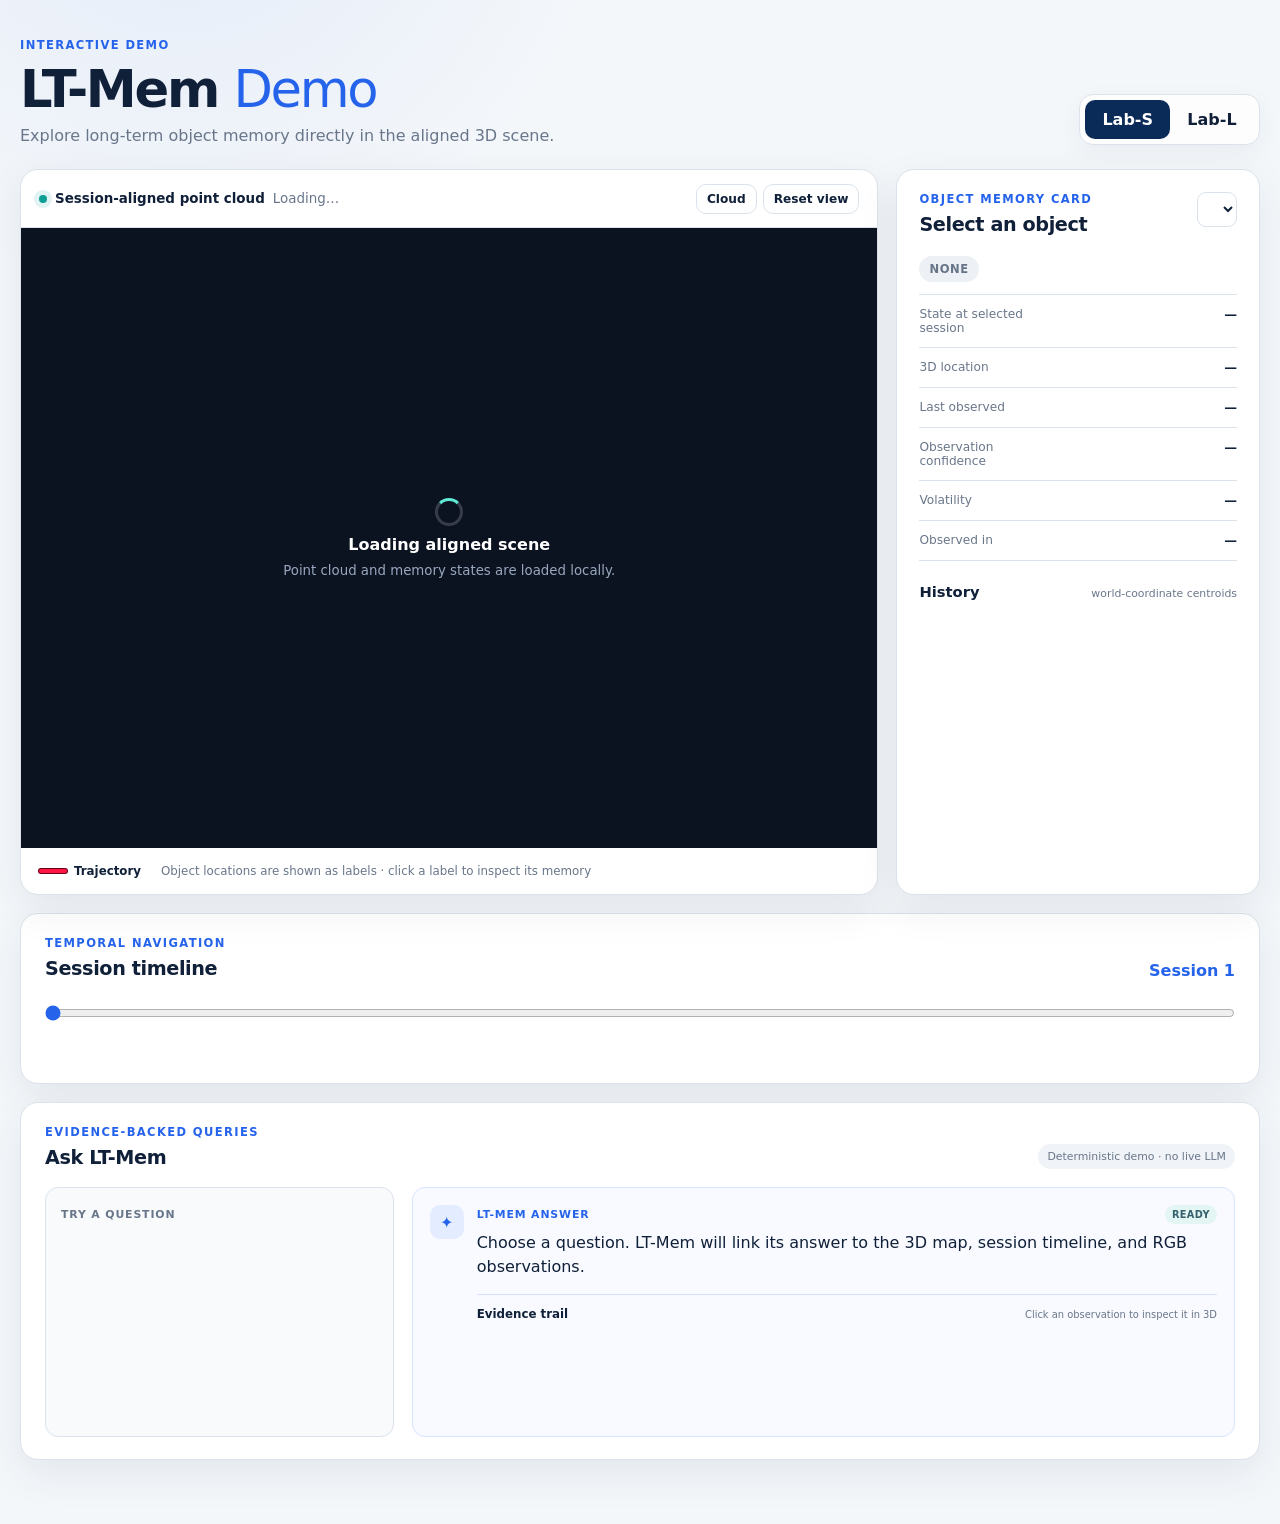
==== site/index.html @ 821fa1d3 "Restore the working 800k Gaussian demo" ====
<!doctype html>
<html lang="en">
  <head>
    <meta charset="utf-8" />
    <meta name="viewport" content="width=device-width, initial-scale=1" />
    <meta name="description" content="Interactive LT-Mem 3D memory demo" />
    <title>LT-Mem Demo</title>
    <link rel="preconnect" href="https://cdn.jsdelivr.net" crossorigin />
    <link rel="stylesheet" href="./styles.css?v=37" />
    <script type="importmap">
      {
        "imports": {
          "three": "./vendor-v38/three/build/three.module.js",
          "three/addons/": "./vendor-v38/three/examples/jsm/",
          "@mkkellogg/gaussian-splats-3d": "./vendor-v38/@mkkellogg/gaussian-splats-3d/build/gaussian-splats-3d.module.js"
        }
      }
    </script>
  </head>
  <body>
    <main class="page-shell">
      <header class="demo-header">
        <div>
          <p class="eyebrow">Interactive demo</p>
          <h1>LT-Mem <span>Demo</span></h1>
          <p class="lede">Explore long-term object memory directly in the aligned 3D scene.</p>
        </div>
        <div class="environment-switch" aria-label="Environment">
          <button class="env-button active" data-env="Lab-S">Lab-S</button>
          <button class="env-button" data-env="Lab-L">Lab-L</button>
        </div>
      </header>

      <section class="demo-grid">
        <article class="viewer-card">
          <div class="viewer-toolbar">
            <div>
              <span class="status-dot"></span>
              <strong id="sceneModeLabel">Session-aligned point cloud</strong>
              <span id="cloudStats" class="muted">Loading…</span>
            </div>
            <div class="viewer-actions">
              <button id="densityMode" class="icon-button" hidden type="button" aria-label="Toggle local densification">Dense</button>
              <button id="pointSmaller" class="icon-button" hidden type="button" aria-label="Smaller points">Points −</button>
              <button id="pointLarger" class="icon-button" hidden type="button" aria-label="Larger points">Points +</button>
              <button id="toggleCloud" class="icon-button" type="button">Cloud</button>
              <button id="resetView" class="icon-button" type="button">Reset view</button>
            </div>
          </div>
          <div id="viewer" class="viewer" aria-label="Interactive 3D point-cloud viewer">
            <div id="loader" class="loader-panel">
              <span class="spinner"></span>
              <strong>Loading aligned scene</strong>
              <small>Point cloud and memory states are loaded locally.</small>
            </div>
            <div id="mapEvidenceCue" class="map-evidence-cue hidden"></div>
            <div class="viewer-hint">Drag to orbit · Scroll to zoom · Click a labeled marker</div>
          </div>
          <div class="legend" aria-label="3D map legend">
            <span><i class="legend-trajectory" aria-hidden="true"></i><strong>Trajectory</strong></span>
            <span>Object locations are shown as labels · click a label to inspect its memory</span>
          </div>
        </article>

        <aside class="memory-card">
          <div class="card-heading">
            <div>
              <p class="eyebrow">Object memory card</p>
              <h2 id="objectName">Select an object</h2>
            </div>
            <select id="objectSelect" aria-label="Object"></select>
          </div>

          <div id="eventBadge" class="event-badge none">NONE</div>

          <figure id="observationFigure" class="observation-figure hidden">
            <img id="observationImage" alt="Selected object observation" />
            <figcaption id="observationCaption">Actual RGB observation</figcaption>
          </figure>

          <dl class="memory-facts">
            <div>
              <dt>State at selected session</dt>
              <dd id="stateValue">—</dd>
            </div>
            <div>
              <dt>3D location</dt>
              <dd id="locationValue">—</dd>
            </div>
            <div>
              <dt>Last observed</dt>
              <dd id="lastObservedValue">—</dd>
            </div>
            <div>
              <dt>Observation confidence</dt>
              <dd id="confidenceValue">—</dd>
            </div>
            <div>
              <dt>Volatility</dt>
              <dd id="volatilityValue">—</dd>
            </div>
            <div>
              <dt>Observed in</dt>
              <dd id="observedCountValue">—</dd>
            </div>
          </dl>

          <div class="history-heading">
            <h3>History</h3>
            <span>world-coordinate centroids</span>
          </div>
          <ol id="historyList" class="history-list"></ol>
        </aside>
      </section>

      <section class="timeline-card">
        <div class="section-title">
          <div>
            <p class="eyebrow">Temporal navigation</p>
            <h2>Session timeline</h2>
          </div>
          <strong id="sessionLabel">Session 1</strong>
        </div>
        <input id="sessionRange" type="range" min="1" max="10" step="1" value="1" aria-label="Session" />
        <div id="sessionTicks" class="session-ticks"></div>
        <div id="eventTimeline" class="event-timeline"></div>
      </section>

      <section class="qa-card">
        <div class="section-title">
          <div>
            <p class="eyebrow">Evidence-backed queries</p>
            <h2>Ask LT-Mem</h2>
          </div>
          <span class="static-label">Deterministic demo · no live LLM</span>
        </div>
        <div class="qa-workspace">
          <div class="question-column">
            <span class="qa-column-label">Try a question</span>
            <div id="questionButtons" class="question-buttons"></div>
          </div>
          <div class="answer-panel">
            <div class="answer-icon">✦</div>
            <div class="answer-content">
              <div class="answer-heading">
                <span>LT-Mem answer</span>
                <span id="answerStatus" class="answer-status">Ready</span>
              </div>
              <div id="answerText" class="answer-text">Choose a question to inspect the supporting memory state.</div>
              <div class="evidence-heading">
                <strong>Evidence trail</strong>
                <small>Click an observation to inspect it in 3D</small>
              </div>
              <div id="answerEvidence" class="answer-evidence"></div>
            </div>
          </div>
        </div>
      </section>
    </main>

    <template id="historyItemTemplate">
      <li>
        <span class="history-session"></span>
        <span class="history-event"></span>
        <span class="history-position"></span>
      </li>
    </template>

    <script type="module" src="./app.js?v=42"></script>
  </body>
</html>
---- site/styles.css ----
:root {
  color-scheme: light;
  --ink: #102039;
  --muted: #69768a;
  --line: #dbe2ea;
  --surface: #ffffff;
  --page: #f4f7fa;
  --navy: #0a2b58;
  --blue: #2563eb;
  --teal: #0f9f94;
  --amber: #d97706;
  --coral: #ef5b5b;
  --purple: #7c4dcc;
  --shadow: 0 14px 40px rgba(27, 42, 68, 0.08);
}

* { box-sizing: border-box; }

body {
  margin: 0;
  color: var(--ink);
  background:
    radial-gradient(circle at 14% -10%, rgba(37, 99, 235, 0.08), transparent 28rem),
    var(--page);
  font-family: Inter, ui-sans-serif, system-ui, -apple-system, BlinkMacSystemFont, "Segoe UI", sans-serif;
}

button, select, input { font: inherit; }
button, select { color: inherit; }

.page-shell {
  width: min(1480px, calc(100% - 40px));
  margin: 0 auto;
  padding: 38px 0 64px;
}

.demo-header {
  display: flex;
  align-items: flex-end;
  justify-content: space-between;
  gap: 28px;
  margin-bottom: 24px;
}

.eyebrow {
  margin: 0 0 7px;
  color: var(--blue);
  font-size: 0.72rem;
  font-weight: 800;
  letter-spacing: 0.12em;
  text-transform: uppercase;
}

h1, h2, h3, p { margin-top: 0; }
h1 { margin-bottom: 7px; font-size: clamp(2rem, 4vw, 3.6rem); letter-spacing: -0.045em; }
h1 span { color: var(--blue); font-weight: 500; }
h2 { margin-bottom: 0; font-size: 1.2rem; letter-spacing: -0.02em; }
h3 { margin-bottom: 0; font-size: 0.92rem; }
.lede { margin-bottom: 0; color: var(--muted); }
.muted { color: var(--muted); }

.environment-switch {
  display: flex;
  padding: 5px;
  border: 1px solid var(--line);
  border-radius: 14px;
  background: rgba(255,255,255,0.8);
  box-shadow: 0 8px 24px rgba(27,42,68,0.05);
}

.env-button, .icon-button {
  border: 0;
  border-radius: 10px;
  background: transparent;
  cursor: pointer;
}

.env-button { min-width: 84px; padding: 10px 17px; font-weight: 700; }
.env-button.active { color: white; background: var(--navy); }

.demo-grid {
  display: grid;
  grid-template-columns: minmax(0, 1.7fr) minmax(320px, 0.72fr);
  gap: 18px;
}

.viewer-card, .memory-card, .timeline-card, .qa-card {
  overflow: hidden;
  border: 1px solid var(--line);
  border-radius: 18px;
  background: var(--surface);
  box-shadow: var(--shadow);
}

.viewer-toolbar {
  min-height: 58px;
  display: flex;
  align-items: center;
  justify-content: space-between;
  gap: 16px;
  padding: 0 18px;
  border-bottom: 1px solid var(--line);
  font-size: 0.84rem;
}

.viewer-toolbar > div:first-child { display: flex; align-items: center; gap: 8px; }
.status-dot { width: 8px; height: 8px; border-radius: 50%; background: var(--teal); box-shadow: 0 0 0 5px rgba(15,159,148,0.12); }
.viewer-actions { display: flex; gap: 6px; }
.icon-button { padding: 7px 10px; border: 1px solid var(--line); background: white; font-size: 0.76rem; font-weight: 700; }
.icon-button:hover { border-color: var(--blue); color: var(--blue); }
.icon-button.accent { color: white; border-color: var(--blue); background: var(--blue); }

.viewer { position: relative; min-height: 620px; background: #0b1220; }
.viewer canvas { display: block; width: 100%; height: 100%; }

.loader-panel {
  position: absolute;
  z-index: 5;
  inset: 0;
  display: grid;
  place-content: center;
  justify-items: center;
  gap: 9px;
  color: white;
  background: #0b1220;
}
.loader-panel small { color: #98a7be; }
.loader-panel.hidden { display: none; }
.spinner { width: 28px; height: 28px; border: 3px solid rgba(255,255,255,0.18); border-top-color: #5eead4; border-radius: 50%; animation: spin 0.8s linear infinite; }
@keyframes spin { to { transform: rotate(360deg); } }

.viewer-hint {
  position: absolute;
  right: 14px;
  bottom: 14px;
  padding: 8px 11px;
  border: 1px solid rgba(255,255,255,0.16);
  border-radius: 9px;
  color: #d7e1ee;
  background: rgba(8,16,30,0.72);
  backdrop-filter: blur(8px);
  font-size: 0.72rem;
  pointer-events: none;
}

.legend {
  display: flex;
  flex-wrap: wrap;
  gap: 20px;
  min-height: 46px;
  align-items: center;
  padding: 0 18px;
  color: var(--muted);
  font-size: 0.74rem;
}
.legend span { display: inline-flex; align-items: center; gap: 7px; }
.legend-dot { width: 9px; height: 9px; border-radius: 50%; }
.legend-dot.current { background: var(--coral); box-shadow: 0 0 0 4px rgba(239,91,91,0.16); }
.legend-dot.observed { background: var(--teal); }
.legend-dot.ghost { border: 2px dashed #9ca3af; }
.legend-line { width: 22px; height: 2px; background: var(--teal); }
.legend-trajectory {
  display: inline-block;
  width: 28px;
  height: 4px;
  border-radius: 999px;
  background: #ff1645;
  box-shadow: 0 0 0 1px #680018;
}
.legend strong { color: var(--ink); font-size: inherit; }

.memory-card { padding: 22px; }
.card-heading { display: flex; align-items: start; justify-content: space-between; gap: 15px; }
.card-heading select { max-width: 46%; padding: 8px 9px; border: 1px solid var(--line); border-radius: 9px; background: white; font-size: 0.78rem; }
.event-badge { display: inline-flex; margin: 20px 0 12px; padding: 6px 10px; border-radius: 999px; font-size: 0.72rem; font-weight: 900; letter-spacing: 0.05em; }
.event-badge.appear { color: #167044; background: #dff7e9; }
.event-badge.move { color: #1759b5; background: #e1efff; }
.event-badge.disappear { color: #b93838; background: #ffe6e6; }
.event-badge.reappear { color: #6840a6; background: #eee5ff; }
.event-badge.none { color: #677386; background: #edf1f5; }

.observation-figure {
  position: relative;
  overflow: hidden;
  margin: 2px 0 16px;
  aspect-ratio: 4 / 3;
  border: 1px solid var(--line);
  border-radius: 13px;
  background: #0b1220;
}
.observation-figure.hidden { display: none; }
.observation-figure img { width: 100%; height: 100%; display: block; object-fit: cover; }
.observation-figure figcaption {
  position: absolute;
  left: 9px;
  bottom: 9px;
  padding: 5px 8px;
  border-radius: 7px;
  color: white;
  background: rgba(8, 16, 30, 0.76);
  font-size: 0.66rem;
  backdrop-filter: blur(7px);
}

.memory-facts { margin: 0; border-top: 1px solid var(--line); }
.memory-facts div { display: grid; grid-template-columns: 1fr 1.25fr; gap: 12px; padding: 12px 0; border-bottom: 1px solid var(--line); }
.memory-facts dt { color: var(--muted); font-size: 0.76rem; }
.memory-facts dd { margin: 0; font-size: 0.8rem; font-weight: 750; text-align: right; }

.history-heading { display: flex; justify-content: space-between; align-items: baseline; margin: 22px 0 10px; }
.history-heading span { color: var(--muted); font-size: 0.68rem; }
.history-list { display: grid; gap: 5px; margin: 0; padding: 0; list-style: none; }
.history-list li { display: grid; grid-template-columns: 32px 82px 1fr; gap: 7px; align-items: center; padding: 8px 9px; border-radius: 9px; background: #f6f8fb; font-size: 0.7rem; }
.history-session { font-weight: 850; }
.history-event { color: var(--blue); font-weight: 850; }
.history-position { overflow: hidden; color: var(--muted); text-overflow: ellipsis; white-space: nowrap; text-align: right; font-family: ui-monospace, SFMono-Regular, Menlo, monospace; }

.timeline-card, .qa-card { margin-top: 18px; padding: 22px 24px; }
.section-title { display: flex; align-items: end; justify-content: space-between; gap: 15px; }
.section-title > strong { color: var(--blue); }
#sessionRange { width: 100%; margin: 25px 0 9px; accent-color: var(--blue); }
.session-ticks { display: grid; grid-template-columns: repeat(10, 1fr); color: var(--muted); font-size: 0.72rem; text-align: center; }
.session-ticks button { justify-self: center; width: 30px; height: 30px; border: 1px solid var(--line); border-radius: 50%; background: white; cursor: pointer; }
.session-ticks button.active { color: white; border-color: var(--navy); background: var(--navy); }
.event-timeline { display: grid; grid-template-columns: repeat(10, 1fr); margin-top: 9px; min-height: 22px; text-align: center; }
.event-timeline span { justify-self: center; padding: 3px 5px; border-radius: 5px; color: var(--muted); background: #f1f4f7; font-size: 0.58rem; font-weight: 800; }

.static-label { padding: 6px 9px; border-radius: 999px; color: var(--muted); background: #f0f3f7; font-size: 0.68rem; }
.question-buttons { display: flex; flex-wrap: wrap; gap: 9px; margin-top: 18px; }
.question-buttons button { padding: 10px 13px; border: 1px solid var(--line); border-radius: 10px; background: white; cursor: pointer; font-size: 0.78rem; font-weight: 650; }
.question-buttons button:hover, .question-buttons button.active { color: var(--blue); border-color: var(--blue); background: #f5f8ff; }
.answer-panel { display: flex; gap: 13px; margin-top: 16px; padding: 17px; border: 1px solid #d7e4ff; border-radius: 13px; background: #f8faff; }
.answer-icon { display: grid; flex: 0 0 34px; height: 34px; place-items: center; border-radius: 10px; color: var(--blue); background: #e4edff; }
.answer-panel span { color: var(--blue); font-size: 0.68rem; font-weight: 900; text-transform: uppercase; letter-spacing: 0.08em; }
.answer-panel p { margin: 5px 0 0; line-height: 1.55; }

@media (max-width: 980px) {
  .demo-grid { grid-template-columns: 1fr; }
  .viewer { min-height: 540px; }
}

@media (max-width: 620px) {
  .page-shell { width: min(100% - 20px, 1480px); padding-top: 22px; }
  .demo-header { align-items: stretch; flex-direction: column; }
  .environment-switch { align-self: flex-start; }
  .viewer { min-height: 420px; }
  .viewer-toolbar { align-items: flex-start; flex-direction: column; padding-block: 12px; }
  .viewer-actions { width: 100%; }
  .memory-card, .timeline-card, .qa-card { padding: 17px; }
  .section-title { align-items: flex-start; flex-direction: column; }
  .history-list li { grid-template-columns: 30px 72px 1fr; }
  .event-timeline span { font-size: 0; width: 7px; height: 7px; padding: 0; border-radius: 50%; }
}

/* Evidence-backed QA interaction */
.map-evidence-cue {
  position: absolute;
  z-index: 4;
  left: 14px;
  bottom: 14px;
  max-width: min(520px, calc(100% - 210px));
  padding: 9px 12px;
  border: 1px solid rgba(251, 191, 36, 0.7);
  border-radius: 9px;
  color: #fff7d6;
  background: rgba(68, 42, 4, 0.86);
  backdrop-filter: blur(8px);
  font-size: 0.72rem;
  font-weight: 750;
  pointer-events: none;
}
.map-evidence-cue.hidden { display: none; }

.qa-workspace { display: grid; grid-template-columns: minmax(220px, 0.72fr) minmax(0, 1.7fr); gap: 18px; margin-top: 18px; }
.question-column { padding: 15px; border: 1px solid var(--line); border-radius: 13px; background: #f8fafc; }
.qa-column-label { color: var(--muted); font-size: 0.68rem; font-weight: 850; letter-spacing: 0.08em; text-transform: uppercase; }
.question-buttons { display: grid; gap: 8px; margin-top: 10px; }
.question-buttons button { width: 100%; padding: 11px 12px; text-align: left; }
.question-buttons button::before { content: "→"; display: inline-block; width: 20px; color: var(--blue); }
.question-buttons button.active { box-shadow: inset 3px 0 0 var(--blue); }

.answer-panel { min-height: 250px; margin-top: 0; }
.answer-content { min-width: 0; flex: 1; }
.answer-heading { display: flex; align-items: center; justify-content: space-between; gap: 12px; }
.answer-status { padding: 4px 7px; border-radius: 999px; color: #35616d !important; background: #e4f6f4; font-size: 0.61rem !important; letter-spacing: 0.04em !important; }
.answer-status.searching { color: #8a5b04 !important; background: #fff1cb; }
.answer-panel p { min-height: 48px; }
.evidence-heading { display: flex; align-items: baseline; justify-content: space-between; gap: 12px; margin: 15px 0 8px; padding-top: 12px; border-top: 1px solid #d7e4ff; }
.evidence-heading strong { font-size: 0.74rem; }
.evidence-heading small { color: var(--muted); font-size: 0.62rem; }
.answer-evidence { display: grid; grid-template-columns: repeat(auto-fit, minmax(128px, 1fr)); gap: 9px; }
.evidence-card { overflow: hidden; padding: 0; border: 1px solid #d8e0ea; border-radius: 10px; background: white; cursor: pointer; text-align: left; transition: transform 150ms ease, border-color 150ms ease, box-shadow 150ms ease; }
.evidence-card:hover, .evidence-card.active { transform: translateY(-2px); border-color: var(--blue); box-shadow: 0 7px 16px rgba(37,99,235,0.13); }
.evidence-card img { width: 100%; height: 76px; display: block; object-fit: cover; background: #101827; }
.evidence-card .evidence-placeholder { height: 76px; display: grid; place-items: center; color: #9babbe; background: #101827; font-size: 0.65rem; }
.evidence-card-body { display: grid; gap: 3px; padding: 8px; }
.evidence-card-body strong { overflow: hidden; font-size: 0.69rem; text-overflow: ellipsis; white-space: nowrap; }
.evidence-card-body span { color: var(--muted); font-size: 0.6rem; }

.session-ticks button.evidence { border-color: #f2b62d; box-shadow: 0 0 0 4px rgba(242,182,45,0.18); }
.session-ticks button.active.evidence { border-color: #f6cf69; box-shadow: 0 0 0 4px rgba(242,182,45,0.26); }
.event-timeline span.evidence { outline: 2px solid #f2b62d; outline-offset: 2px; background: #fff7df; }

@media (max-width: 760px) {
  .qa-workspace { grid-template-columns: 1fr; }
  .map-evidence-cue { max-width: calc(100% - 28px); bottom: 52px; }
}
.evidence-loading { display: flex; align-items: center; gap: 9px; min-height: 96px; color: var(--muted); font-size: 0.7rem; }
.evidence-loading .spinner { width: 19px; height: 19px; border-color: rgba(37,99,235,0.18); border-top-color: var(--blue); }
.evidence-role { color: #9a6700; font-size: 0.57rem; font-style: normal; font-weight: 900; letter-spacing: 0.05em; text-transform: uppercase; }
.answer-text { margin-top: 7px; min-height: 48px; line-height: 1.5; }
.answer-result-title { display: block; color: var(--ink); font-size: 1rem; letter-spacing: -0.01em; }
.answer-result-subtitle { display: block; margin-top: 2px; color: var(--muted); font-size: 0.68rem; }
.answer-change-list { display: grid; grid-template-columns: repeat(auto-fit, minmax(180px, 1fr)); gap: 7px; margin-top: 12px; }
.answer-change-item { display: flex; align-items: center; justify-content: space-between; gap: 9px; padding: 8px 9px; border: 1px solid #dfe6ef; border-radius: 8px; background: white; }
.answer-change-item > strong { overflow: hidden; font-size: 0.7rem; text-overflow: ellipsis; white-space: nowrap; }
.answer-event-pill { flex: 0 0 auto; padding: 3px 6px; border-radius: 999px; font-size: 0.55rem; font-weight: 900; }
.answer-event-pill.appear { color: #167044; background: #dff7e9; }
.answer-event-pill.move { color: #1759b5; background: #e1efff; }
.answer-event-pill.disappear { color: #b93838; background: #ffe6e6; }
.answer-event-pill.reappear { color: #6840a6; background: #eee5ff; }
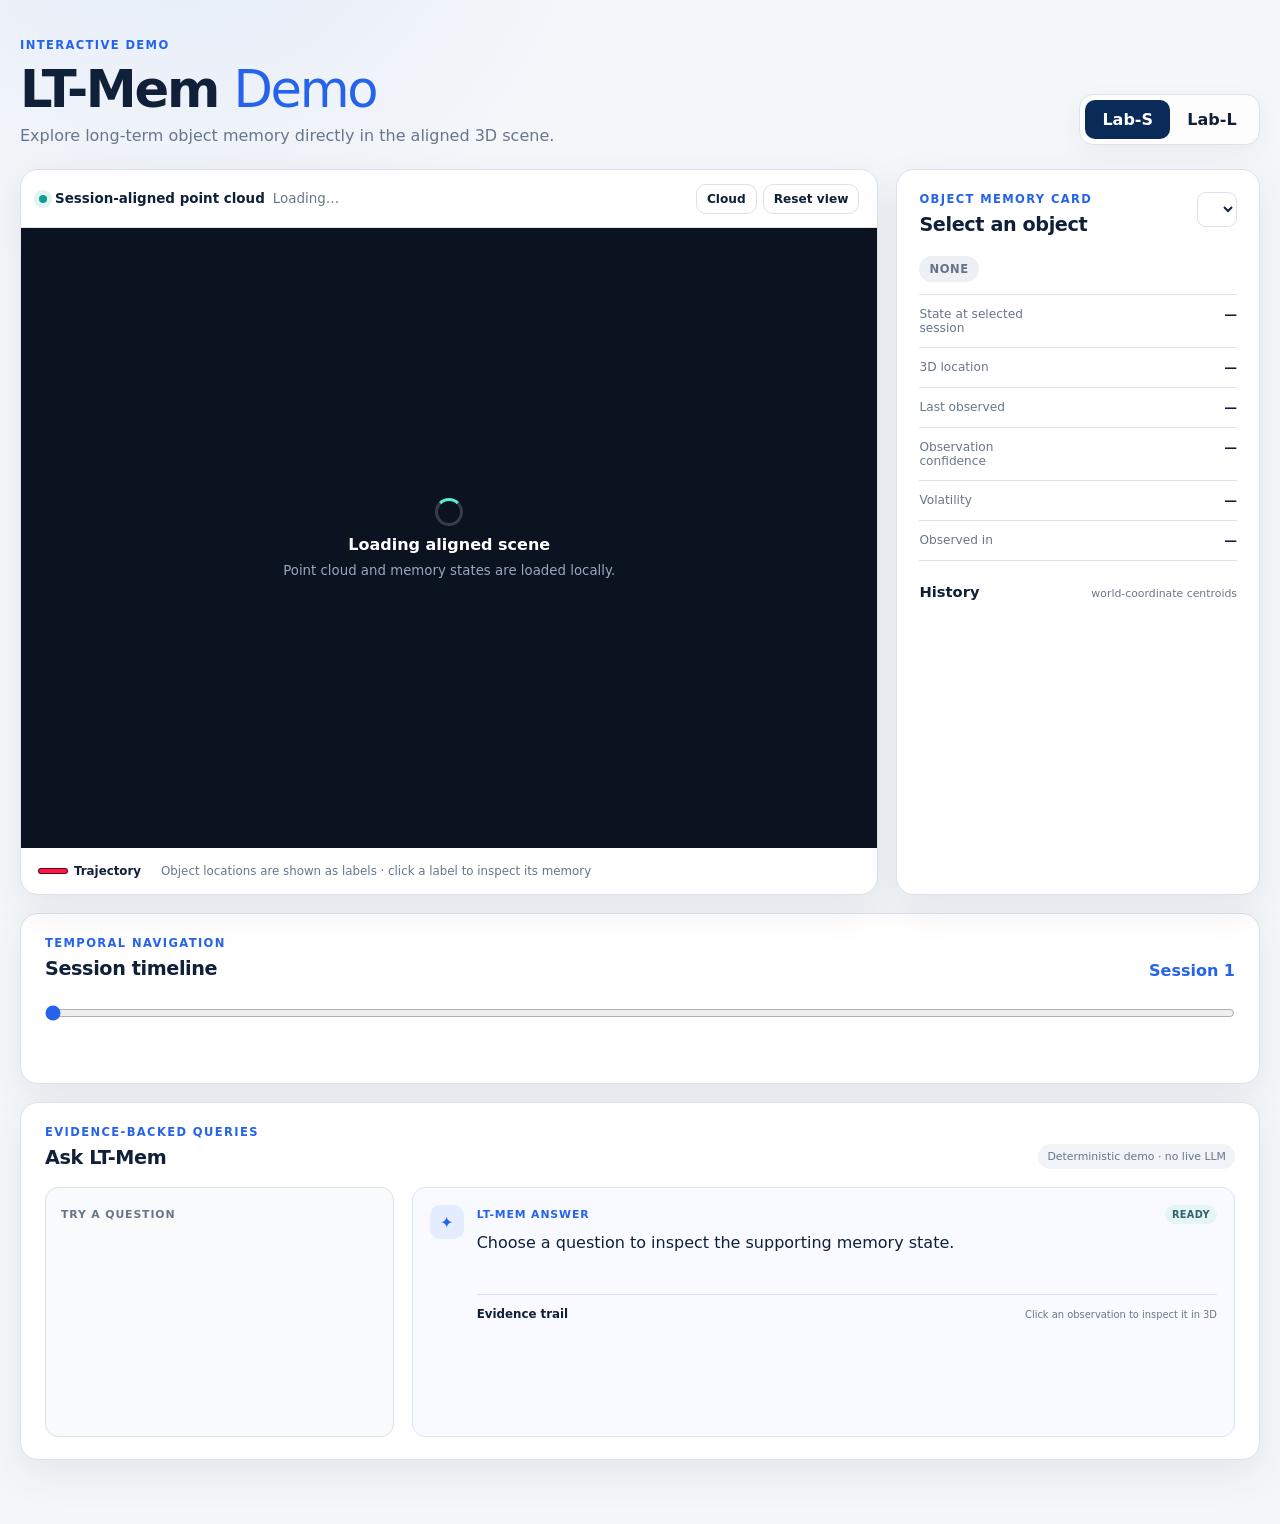
==== commit 452e01a0: "Serve lightweight 800k point previews like ScaleMaster" ====
--- a/site/index.html
+++ b/site/index.html
@@ -6,13 +6,12 @@
     <meta name="description" content="Interactive LT-Mem 3D memory demo" />
     <title>LT-Mem Demo</title>
     <link rel="preconnect" href="https://cdn.jsdelivr.net" crossorigin />
-    <link rel="stylesheet" href="./styles.css?v=37" />
+    <link rel="stylesheet" href="./styles.css?v=49" />
     <script type="importmap">
       {
         "imports": {
-          "three": "./vendor-v38/three/build/three.module.js",
-          "three/addons/": "./vendor-v38/three/examples/jsm/",
-          "@mkkellogg/gaussian-splats-3d": "./vendor-v38/@mkkellogg/gaussian-splats-3d/build/gaussian-splats-3d.module.js"
+          "three": "./vendor-preview/three/build/three.module.js",
+          "three/addons/": "./vendor-preview/three/examples/jsm/"
         }
       }
     </script>
@@ -166,6 +165,6 @@
       </li>
     </template>
 
-    <script type="module" src="./app.js?v=42"></script>
+    <script type="module" src="./app.js?v=49"></script>
   </body>
 </html>
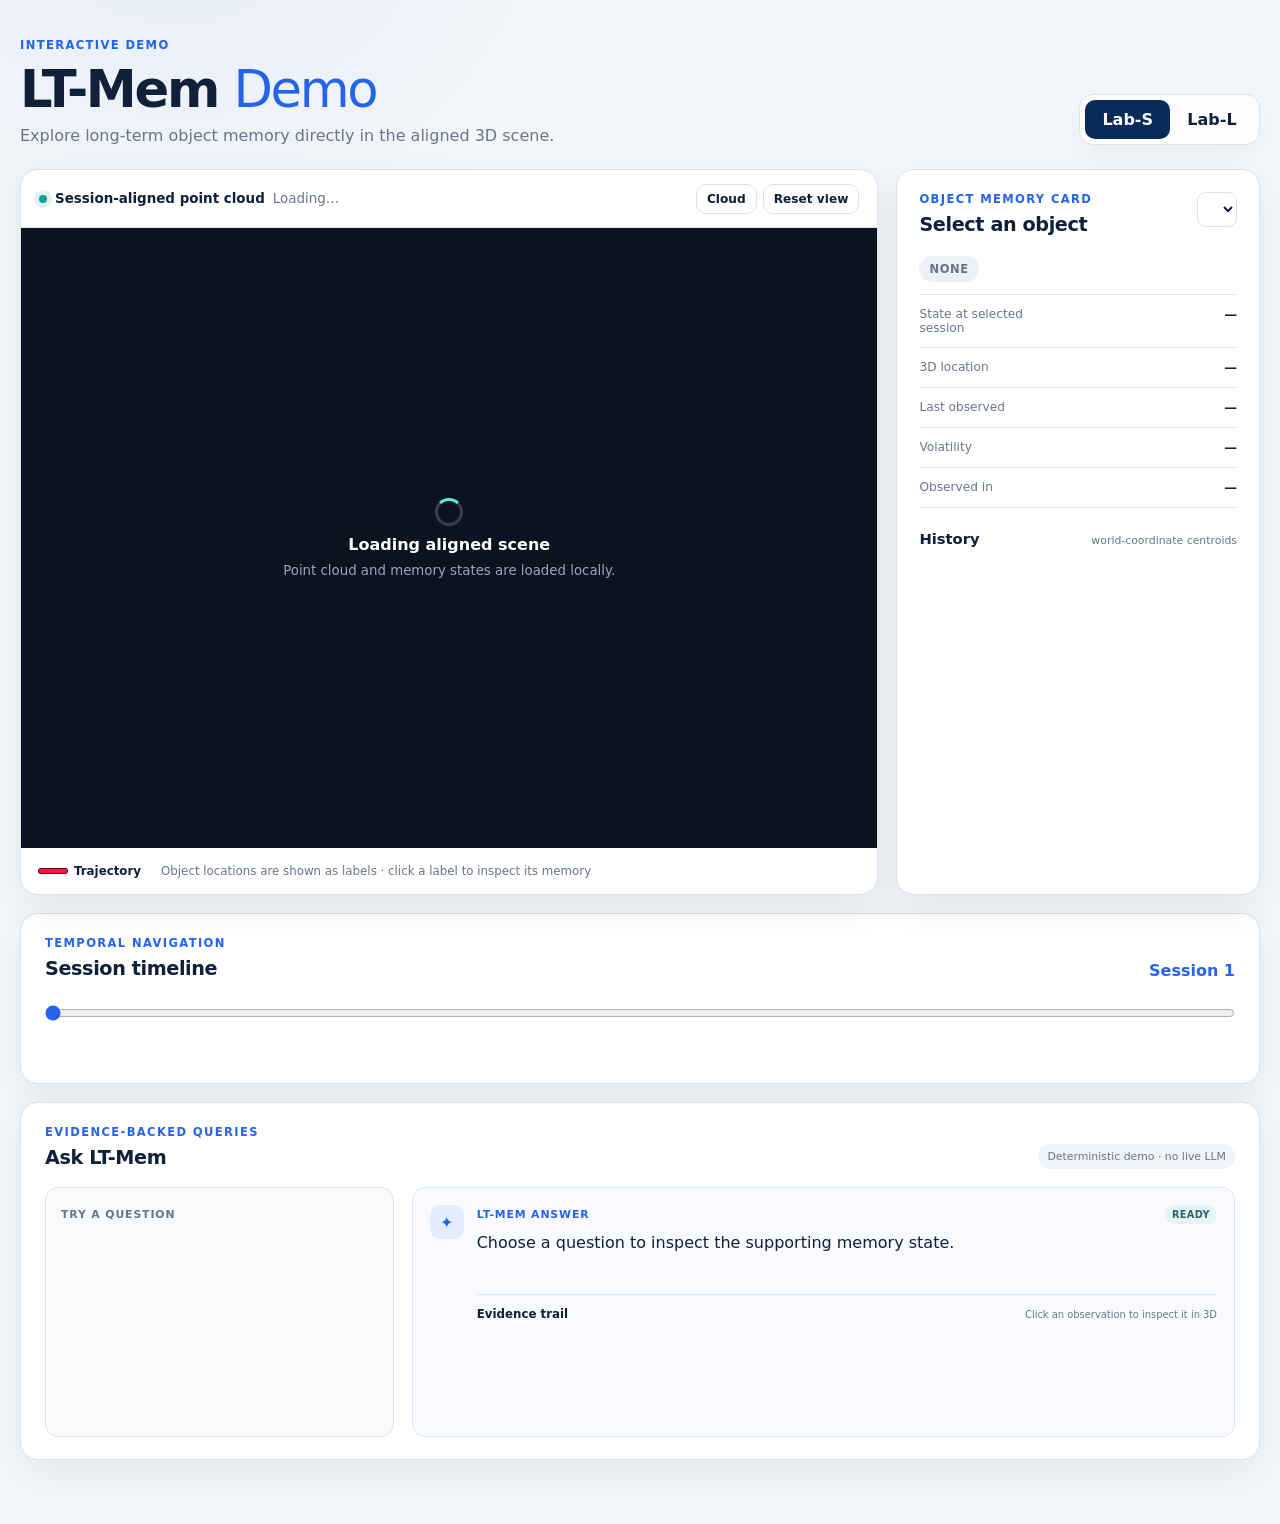
==== commit bebb690c: "Remove observation confidence from demo" ====
--- a/site/index.html
+++ b/site/index.html
@@ -6,7 +6,7 @@
     <meta name="description" content="Interactive LT-Mem 3D memory demo" />
     <title>LT-Mem Demo</title>
     <link rel="preconnect" href="https://cdn.jsdelivr.net" crossorigin />
-    <link rel="stylesheet" href="./styles.css?v=49" />
+    <link rel="stylesheet" href="./styles.css?v=50" />
     <script type="importmap">
       {
         "imports": {
@@ -91,10 +91,6 @@
               <dd id="lastObservedValue">—</dd>
             </div>
             <div>
-              <dt>Observation confidence</dt>
-              <dd id="confidenceValue">—</dd>
-            </div>
-            <div>
               <dt>Volatility</dt>
               <dd id="volatilityValue">—</dd>
             </div>
@@ -165,6 +161,6 @@
       </li>
     </template>
 
-    <script type="module" src="./app.js?v=49"></script>
+    <script type="module" src="./app.js?v=50"></script>
   </body>
 </html>
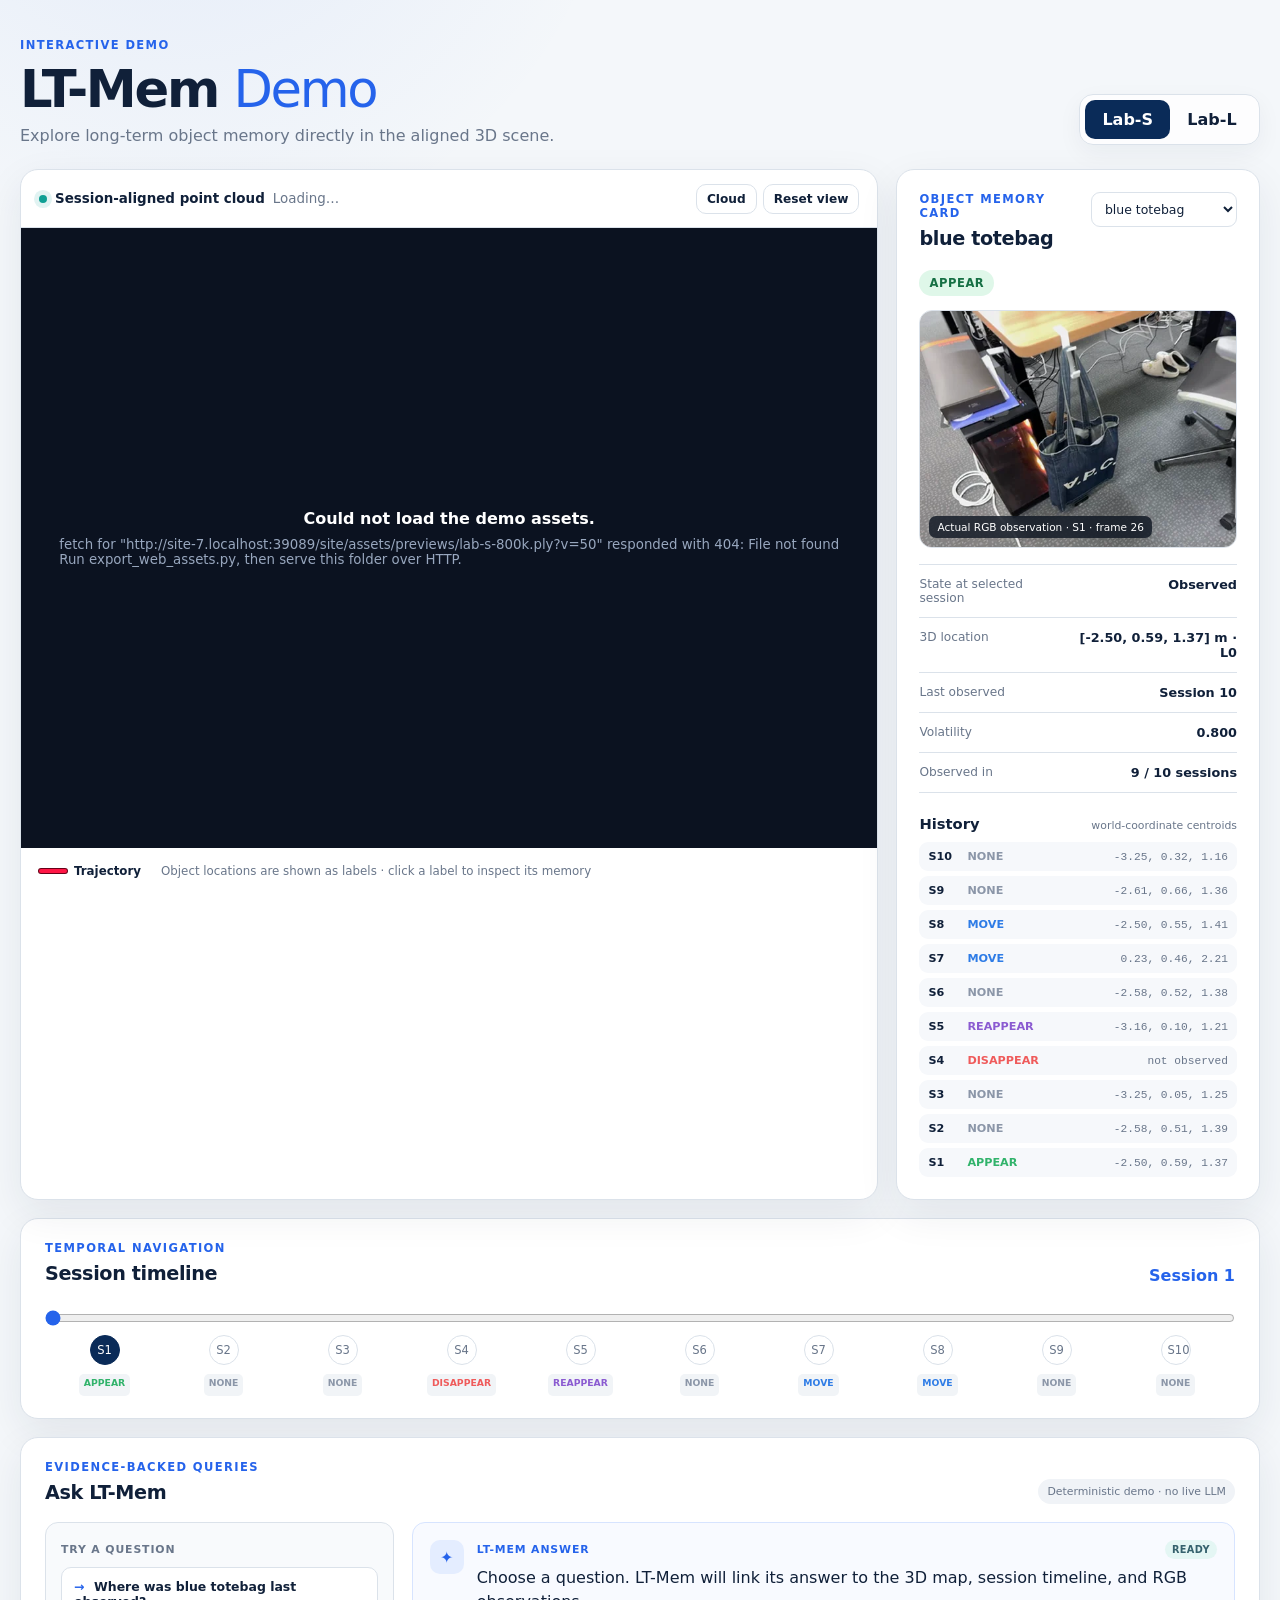
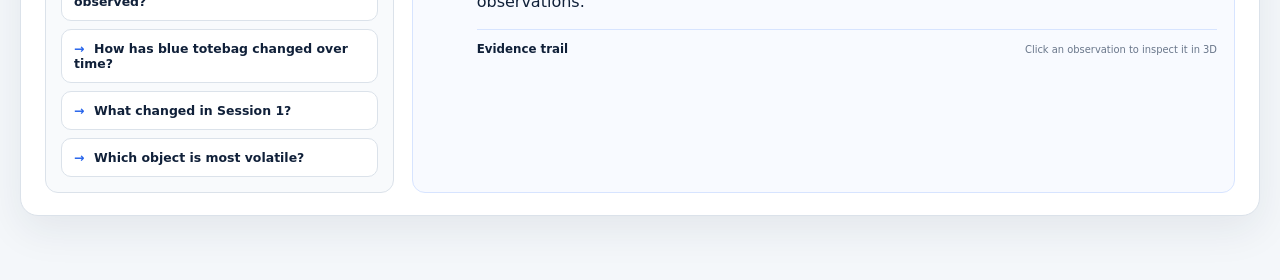
==== commit dbc187fc: "Keep live QA available when scene initialization fails" ====
--- a/site/index.html
+++ b/site/index.html
@@ -6,15 +6,8 @@
     <meta name="description" content="Interactive LT-Mem 3D memory demo" />
     <title>LT-Mem Demo</title>
     <link rel="preconnect" href="https://cdn.jsdelivr.net" crossorigin />
-    <link rel="stylesheet" href="./styles.css?v=50" />
-    <script type="importmap">
-      {
-        "imports": {
-          "three": "./vendor-preview/three/build/three.module.js",
-          "three/addons/": "./vendor-preview/three/examples/jsm/"
-        }
-      }
-    </script>
+    <link rel="stylesheet" href="./styles.css?v=52" />
+
   </head>
   <body>
     <main class="page-shell">
@@ -151,6 +144,47 @@
           </div>
         </div>
       </section>
+
+      <section id="liveQaCard" class="live-qa-card" hidden>
+        <div class="section-title live-qa-title">
+          <div>
+            <p class="eyebrow">Poster session · live Gemini call</p>
+            <h2>Ask LT-Mem in your own words</h2>
+          </div>
+          <span class="live-label"><i></i> Saved memory ready</span>
+        </div>
+
+        <div class="live-qa-settings">
+          <label>
+            <span>Gemini model</span>
+            <input id="liveModel" list="liveModels" value="gemini-2.5-flash" autocomplete="off" />
+            <datalist id="liveModels">
+              <option value="gemini-3.8-flash"></option>
+              <option value="gemini-3.5-flash"></option>
+              <option value="gemini-2.5-flash"></option>
+            </datalist>
+          </label>
+          <p>The service-account JSON stays on this computer. Its private key is never sent to this page or committed to GitHub.</p>
+        </div>
+
+        <div class="live-qa-grid">
+          <div>
+            <span class="qa-column-label">Suggested questions for <b id="liveEnvironment">Lab-S</b></span>
+            <div id="liveSuggestions" class="live-suggestions"></div>
+          </div>
+          <div class="live-answer-panel">
+            <div class="live-composer">
+              <textarea id="liveQuestion" rows="2" placeholder="Ask about objects, sessions, locations, or event frequency…"></textarea>
+              <button id="liveAsk" type="button">Ask Gemini <span>→</span></button>
+            </div>
+            <div class="live-answer-heading">
+              <strong>Live answer</strong>
+              <span id="liveStatus">Ready</span>
+            </div>
+            <div id="liveAnswer" class="live-answer" aria-live="polite">Choose a suggested question or type your own. Gemini will answer from the saved 10-session memory currently shown above.</div>
+          </div>
+        </div>
+      </section>
     </main>
 
     <template id="historyItemTemplate">
@@ -161,6 +195,14 @@
       </li>
     </template>
 
-    <script type="module" src="./app.js?v=50"></script>
+    <script src="./live-qa.js?v=53"></script>
+    <script type="module">
+      import('./app.js?v=53').catch(error => {
+        const loader = document.getElementById('loader');
+        loader.textContent = '3D scene could not start: ' + error.message + '. Live QA is available below.';
+        loader.classList.remove('hidden');
+        console.error(error);
+      });
+    </script>
   </body>
 </html>
--- a/site/styles.css
+++ b/site/styles.css
@@ -84,7 +84,7 @@
   gap: 18px;
 }
 
-.viewer-card, .memory-card, .timeline-card, .qa-card {
+.viewer-card, .memory-card, .timeline-card, .qa-card, .live-qa-card {
   overflow: hidden;
   border: 1px solid var(--line);
   border-radius: 18px;
@@ -215,7 +215,7 @@
 .history-event { color: var(--blue); font-weight: 850; }
 .history-position { overflow: hidden; color: var(--muted); text-overflow: ellipsis; white-space: nowrap; text-align: right; font-family: ui-monospace, SFMono-Regular, Menlo, monospace; }
 
-.timeline-card, .qa-card { margin-top: 18px; padding: 22px 24px; }
+.timeline-card, .qa-card, .live-qa-card { margin-top: 18px; padding: 22px 24px; }
 .section-title { display: flex; align-items: end; justify-content: space-between; gap: 15px; }
 .section-title > strong { color: var(--blue); }
 #sessionRange { width: 100%; margin: 25px 0 9px; accent-color: var(--blue); }
@@ -246,10 +246,134 @@
   .viewer { min-height: 420px; }
   .viewer-toolbar { align-items: flex-start; flex-direction: column; padding-block: 12px; }
   .viewer-actions { width: 100%; }
-  .memory-card, .timeline-card, .qa-card { padding: 17px; }
+  .memory-card, .timeline-card, .qa-card, .live-qa-card { padding: 17px; }
   .section-title { align-items: flex-start; flex-direction: column; }
   .history-list li { grid-template-columns: 30px 72px 1fr; }
   .event-timeline span { font-size: 0; width: 7px; height: 7px; padding: 0; border-radius: 50%; }
+}
+
+/* Live QA uses the same saved memory as the visual demo and calls Gemini only for the answer. */
+.live-qa-card {
+  position: relative;
+  background:
+    radial-gradient(circle at 95% 0, rgba(37, 99, 235, 0.09), transparent 25rem),
+    var(--surface);
+}
+.live-qa-title { align-items: center; }
+.live-label {
+  display: inline-flex;
+  align-items: center;
+  gap: 7px;
+  padding: 7px 10px;
+  border: 1px solid #b8e3d9;
+  border-radius: 999px;
+  color: #176b5c;
+  background: #eefaf7;
+  font-size: 0.68rem;
+  font-weight: 800;
+}
+.live-label i {
+  width: 7px;
+  height: 7px;
+  border-radius: 50%;
+  background: var(--teal);
+  box-shadow: 0 0 0 4px rgba(15, 159, 148, 0.12);
+}
+.live-qa-settings {
+  display: grid;
+  grid-template-columns: minmax(190px, 0.45fr) minmax(280px, 1.55fr);
+  gap: 12px;
+  align-items: end;
+  margin-top: 20px;
+  padding: 14px;
+  border: 1px solid var(--line);
+  border-radius: 13px;
+  background: #f8fafc;
+}
+.live-qa-settings label { display: grid; gap: 6px; }
+.live-qa-settings label > span { color: var(--muted); font-size: 0.66rem; font-weight: 800; letter-spacing: 0.06em; text-transform: uppercase; }
+.live-qa-settings input {
+  width: 100%;
+  min-width: 0;
+  padding: 10px 11px;
+  border: 1px solid var(--line);
+  border-radius: 9px;
+  color: var(--ink);
+  background: white;
+  outline: none;
+}
+.live-qa-settings input:focus, .live-composer textarea:focus { border-color: var(--blue); box-shadow: 0 0 0 3px rgba(37,99,235,0.09); }
+.live-qa-settings p { margin: 0 0 9px; color: var(--muted); font-size: 0.68rem; line-height: 1.45; }
+.live-qa-grid { display: grid; grid-template-columns: minmax(220px, 0.72fr) minmax(0, 1.7fr); gap: 18px; margin-top: 18px; }
+.qa-column-label b { color: var(--ink); }
+.live-suggestions { display: grid; gap: 8px; margin-top: 10px; }
+.live-suggestions button {
+  width: 100%;
+  padding: 11px 12px;
+  border: 1px solid var(--line);
+  border-radius: 10px;
+  color: var(--ink);
+  background: white;
+  cursor: pointer;
+  text-align: left;
+  font-size: 0.76rem;
+  font-weight: 650;
+}
+.live-suggestions button::before { content: "→"; display: inline-block; width: 20px; color: var(--blue); }
+.live-suggestions button:hover { color: var(--blue); border-color: var(--blue); background: #f5f8ff; }
+.live-answer-panel { min-width: 0; padding: 16px; border: 1px solid #d7e4ff; border-radius: 13px; background: #f8faff; }
+.live-composer { display: grid; grid-template-columns: minmax(0, 1fr) auto; gap: 10px; align-items: end; }
+.live-composer textarea {
+  width: 100%;
+  min-height: 74px;
+  max-height: 150px;
+  resize: vertical;
+  padding: 11px 12px;
+  border: 1px solid var(--line);
+  border-radius: 10px;
+  color: var(--ink);
+  background: white;
+  outline: none;
+  line-height: 1.45;
+}
+.live-composer button {
+  min-height: 44px;
+  padding: 0 15px;
+  border: 0;
+  border-radius: 10px;
+  color: white;
+  background: var(--navy);
+  cursor: pointer;
+  font-size: 0.76rem;
+  font-weight: 800;
+}
+.live-composer button:hover { background: var(--blue); }
+.live-composer button:disabled { opacity: 0.5; cursor: wait; }
+.live-composer button span { margin-left: 6px; }
+.live-answer-heading { display: flex; justify-content: space-between; gap: 12px; margin-top: 15px; padding-top: 13px; border-top: 1px solid #d7e4ff; }
+.live-answer-heading strong { font-size: 0.74rem; }
+.live-answer-heading span { color: #35616d; font-size: 0.65rem; font-weight: 800; }
+.live-answer-heading span.thinking { color: #8a5b04; }
+.live-answer-heading span.error { color: #b93838; }
+.live-answer { min-height: 64px; margin-top: 8px; color: #24364e; font-size: 0.84rem; line-height: 1.58; white-space: pre-wrap; }
+.live-thinking { display: inline-flex; gap: 5px; padding-top: 6px; }
+.live-thinking i { width: 7px; height: 7px; border-radius: 50%; background: var(--blue); animation: live-pulse 1s infinite; }
+.live-thinking i:nth-child(2) { animation-delay: 0.15s; }
+.live-thinking i:nth-child(3) { animation-delay: 0.3s; }
+@keyframes live-pulse { 0%, 70%, 100% { opacity: 0.25; transform: translateY(0); } 35% { opacity: 1; transform: translateY(-3px); } }
+
+@media (max-width: 900px) {
+  .live-qa-settings { grid-template-columns: 1fr; }
+}
+
+@media (max-width: 760px) {
+  .live-qa-grid { grid-template-columns: 1fr; }
+}
+
+@media (max-width: 620px) {
+  .live-qa-settings { grid-template-columns: 1fr; }
+  .live-composer { grid-template-columns: 1fr; }
+  .live-composer button { min-height: 46px; }
 }
 
 /* Evidence-backed QA interaction */
@@ -288,7 +412,7 @@
 .evidence-heading { display: flex; align-items: baseline; justify-content: space-between; gap: 12px; margin: 15px 0 8px; padding-top: 12px; border-top: 1px solid #d7e4ff; }
 .evidence-heading strong { font-size: 0.74rem; }
 .evidence-heading small { color: var(--muted); font-size: 0.62rem; }
-.answer-evidence { display: grid; grid-template-columns: repeat(auto-fit, minmax(128px, 1fr)); gap: 9px; }
+.answer-evidence { display: grid; grid-template-columns: repeat(auto-fit, minmax(128px, 180px)); justify-content: start; gap: 9px; }
 .evidence-card { overflow: hidden; padding: 0; border: 1px solid #d8e0ea; border-radius: 10px; background: white; cursor: pointer; text-align: left; transition: transform 150ms ease, border-color 150ms ease, box-shadow 150ms ease; }
 .evidence-card:hover, .evidence-card.active { transform: translateY(-2px); border-color: var(--blue); box-shadow: 0 7px 16px rgba(37,99,235,0.13); }
 .evidence-card img { width: 100%; height: 76px; display: block; object-fit: cover; background: #101827; }
